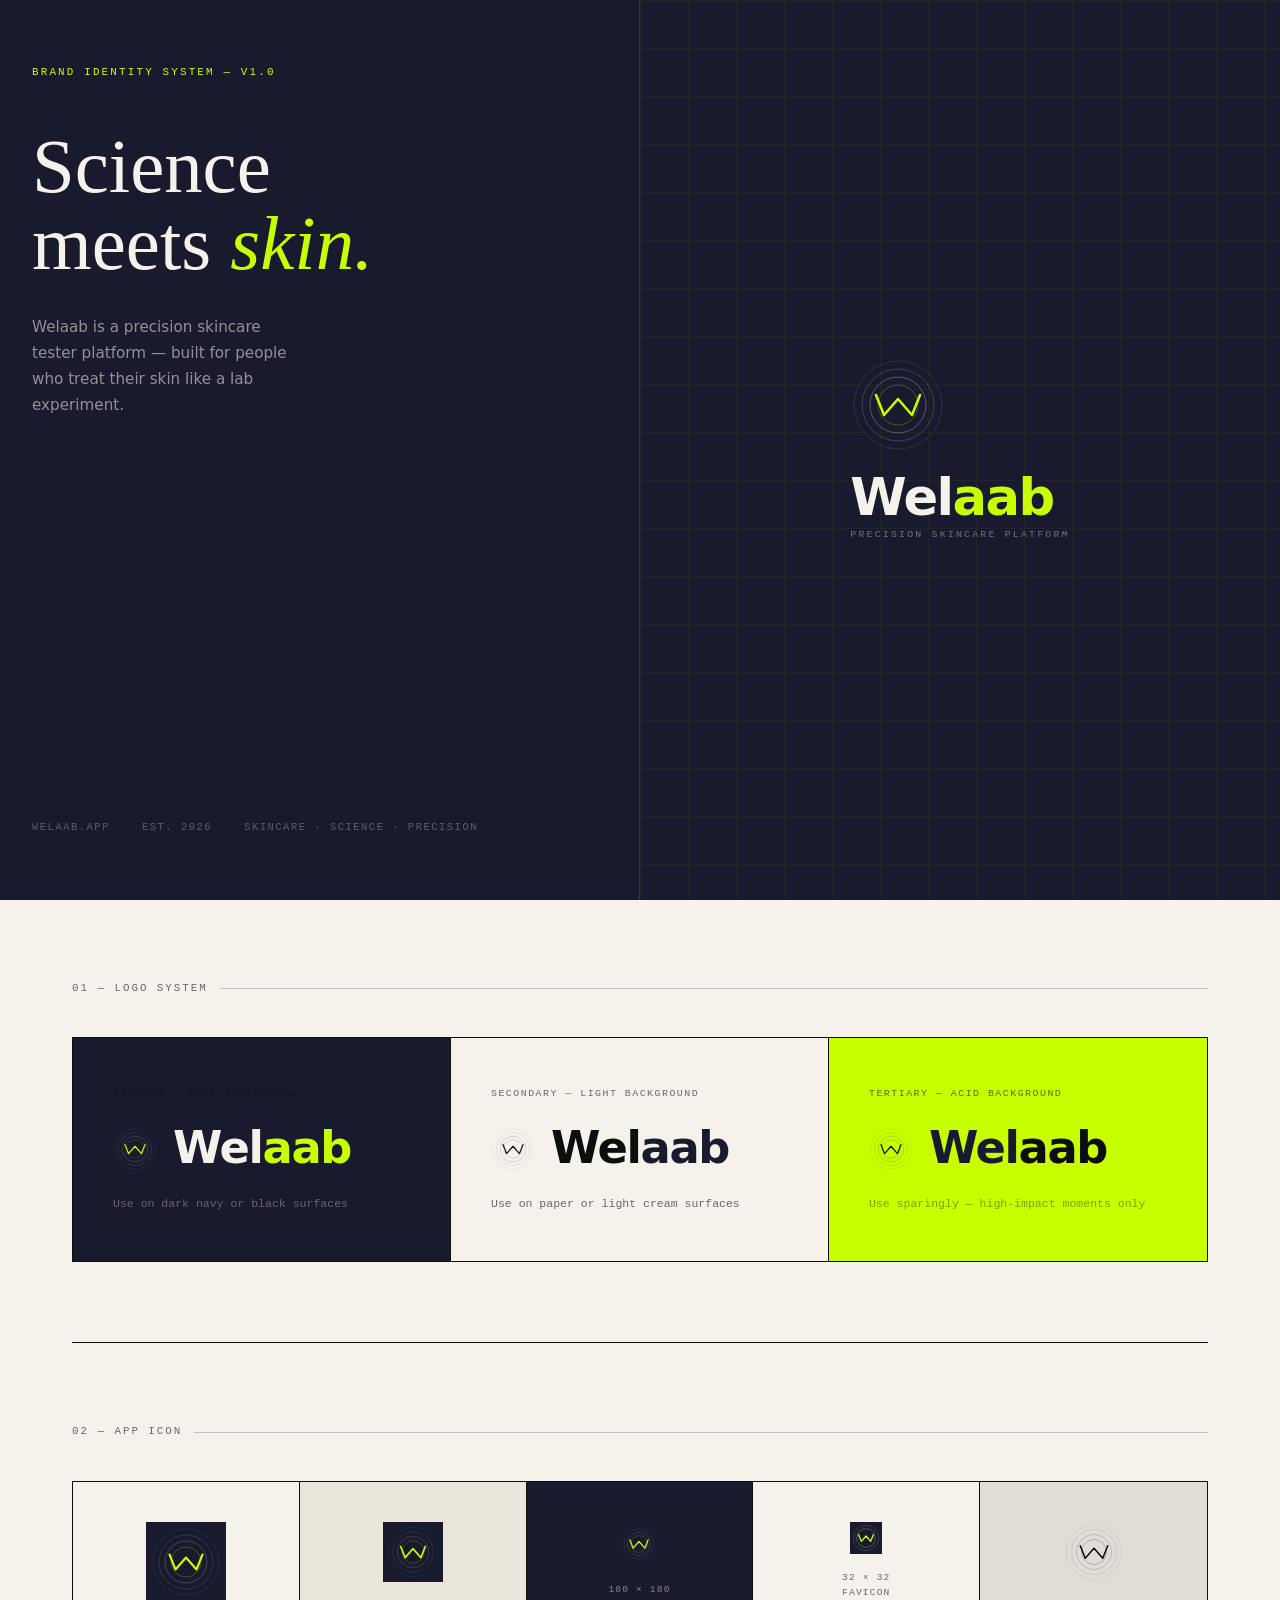
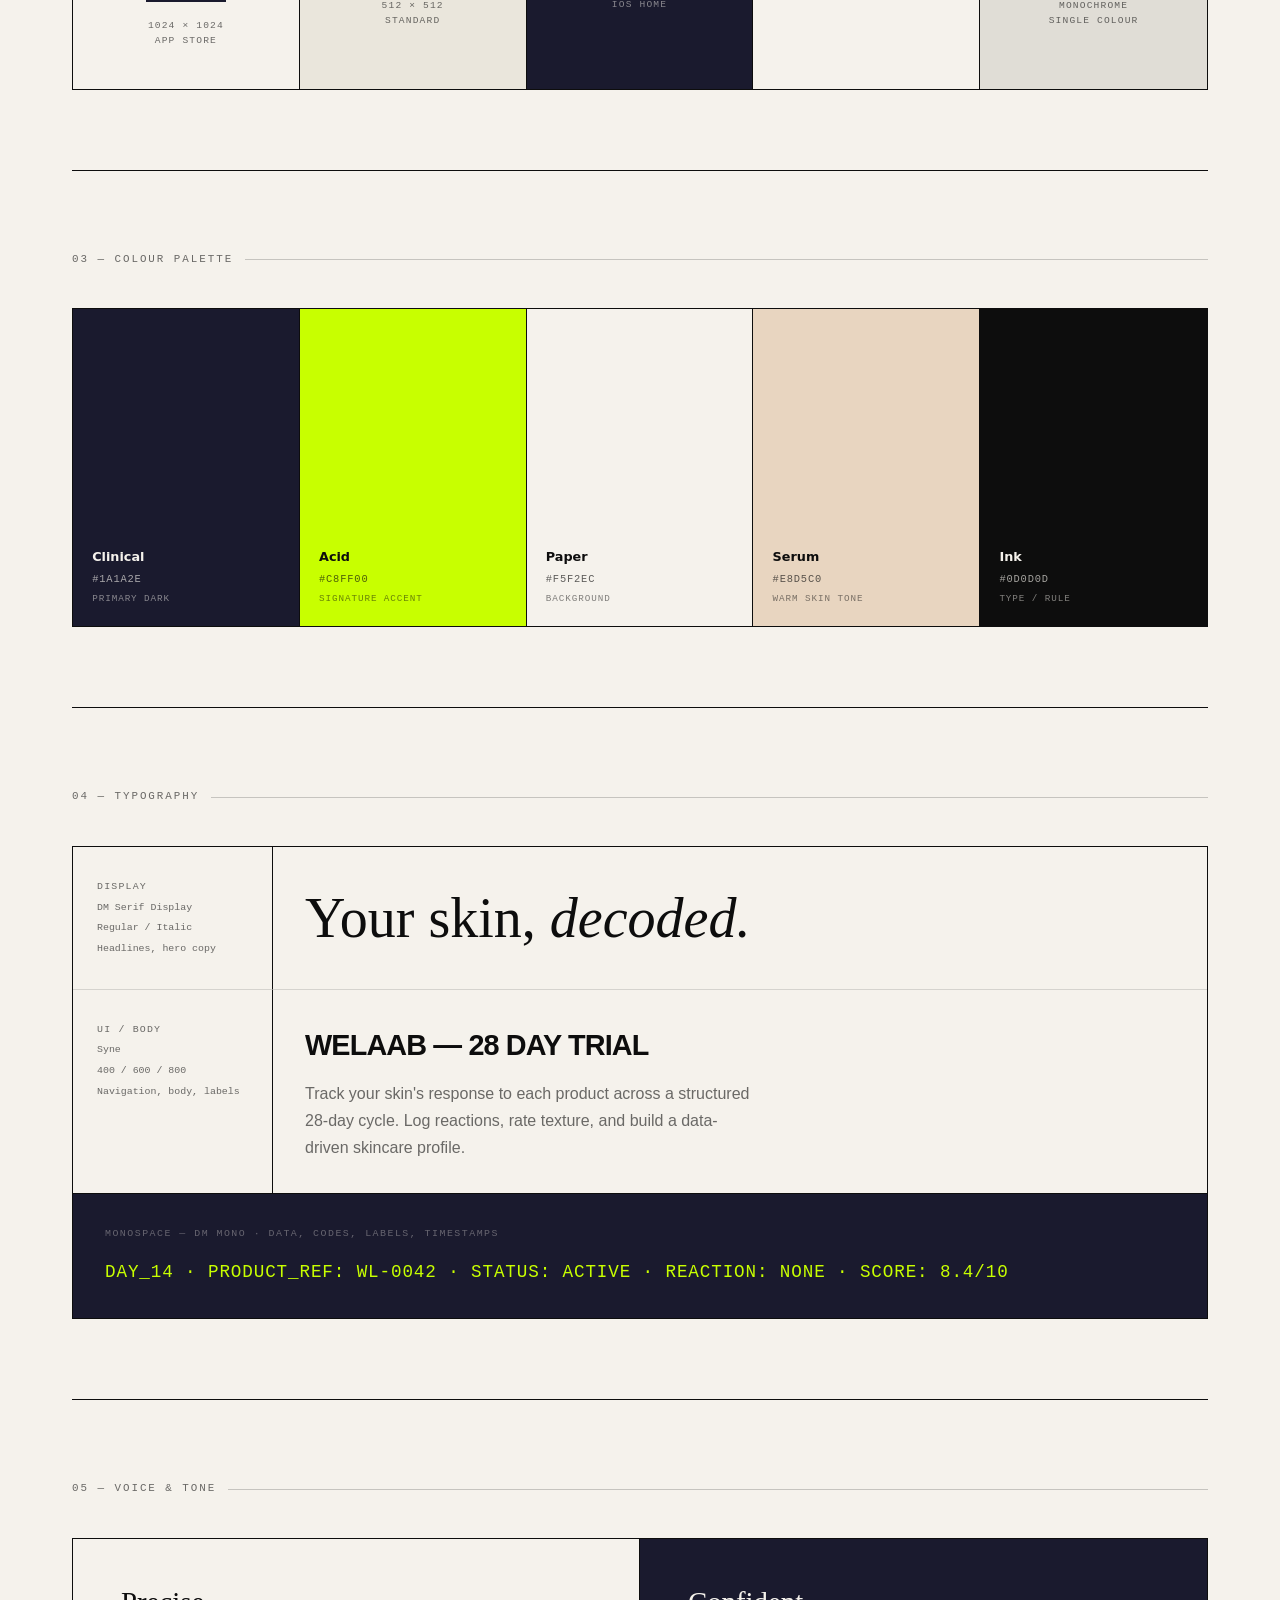
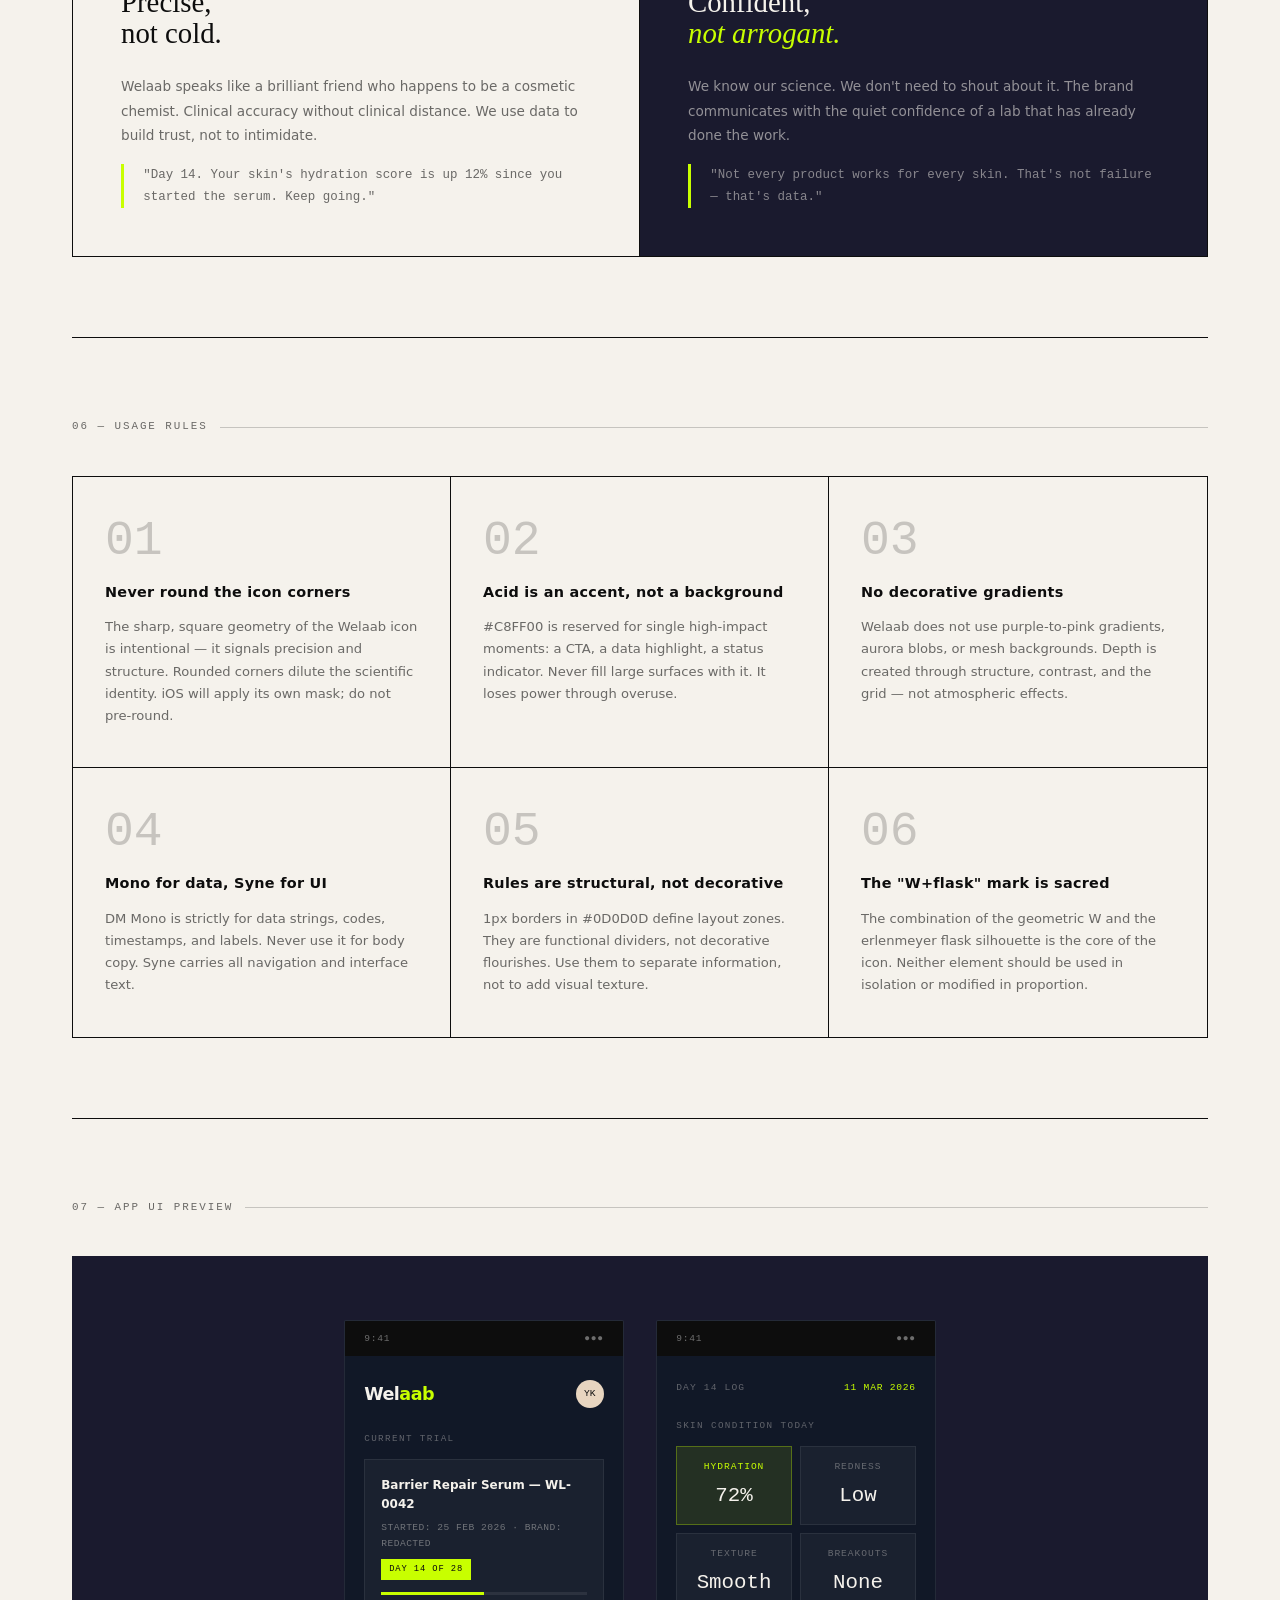
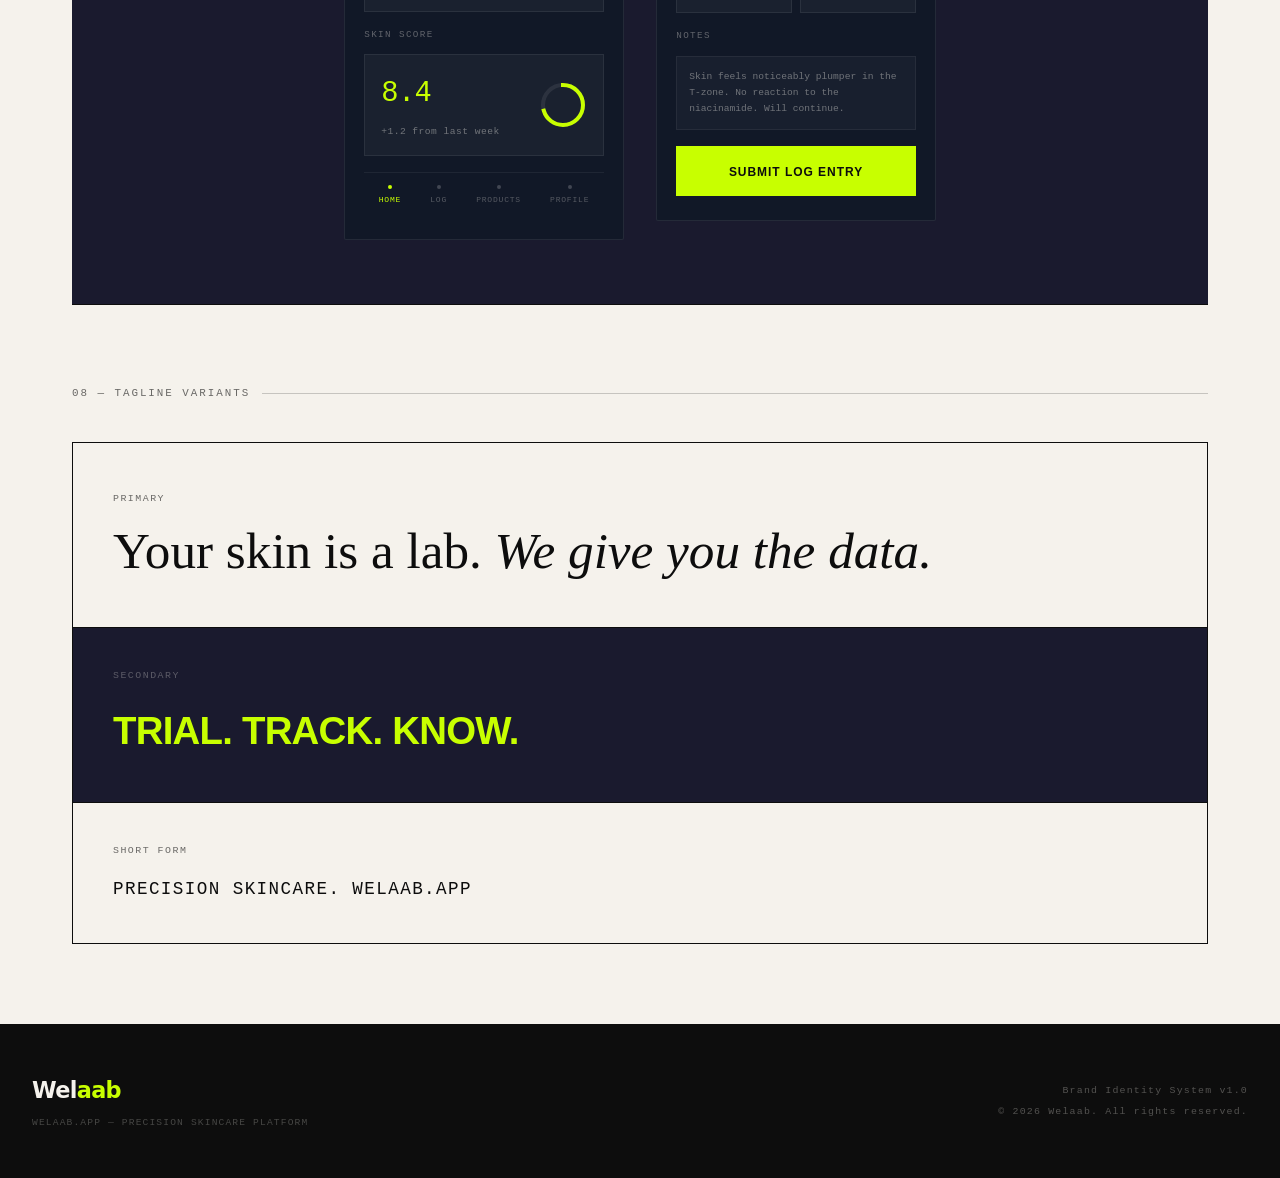
==== work/welaab/index.html @ 6d337544 "Work: add Welaab (client brand identity system) to the grid with its own live spec page The card fol" ====
<!DOCTYPE html>
<html lang="en">
<head>
  <meta charset="UTF-8" />
  <meta name="viewport" content="width=device-width, initial-scale=1.0" />
  <title>Welaab — Brand Identity</title>
<link rel="stylesheet" href="fonts/fonts.css">
  <style>
    /* ─────────────────────────────────────────────
       WELAAB BRAND SYSTEM
       Design Movement: Bauhaus-Scientific Brutalism
       Anti-pattern: No rounded corners everywhere,
         no SF Pro / Inter, no blue CTA buttons,
         no card shadows, no gradient hero blobs.
       Philosophy: The lab bench — raw, precise,
         structured. Beauty through function.
    ───────────────────────────────────────────── */

    :root {
      --ink:        #0D0D0D;
      --ink-60:     #0D0D0D99;
      --ink-20:     #0D0D0D33;
      --paper:      #F5F2EC;
      --paper-dark: #EAE6DC;
      --acid:       #C8FF00;       /* signature accent — lab-green */
      --acid-dim:   #A8D900;
      --serum:      #E8D5C0;       /* warm skin tone */
      --serum-dark: #C4A882;
      --clinical:   #1A1A2E;       /* deep navy — scientific depth */
      --rule:       1px solid #0D0D0D;
      --rule-light: 1px solid #0D0D0D22;

      --font-display: 'DM Serif Display', Georgia, serif;
      --font-ui:      'Syne', system-ui, sans-serif;
      --font-mono:    'DM Mono', 'Courier New', monospace;
    }

    *, *::before, *::after { box-sizing: border-box; margin: 0; padding: 0; }

    html { font-size: 16px; scroll-behavior: smooth; }

    body {
      background: var(--paper);
      color: var(--ink);
      font-family: var(--font-ui);
      font-size: 1rem;
      line-height: 1.6;
      -webkit-font-smoothing: antialiased;
    }

    /* ── Layout ── */
    .page { max-width: 1200px; margin: 0 auto; padding: 0 2rem; }

    section {
      padding: 5rem 0;
      border-top: var(--rule);
    }

    section:first-of-type { border-top: none; }

    .label {
      font-family: var(--font-mono);
      font-size: 0.68rem;
      font-weight: 400;
      letter-spacing: 0.18em;
      text-transform: uppercase;
      color: var(--ink-60);
      margin-bottom: 2.5rem;
      display: flex;
      align-items: center;
      gap: 0.75rem;
    }

    .label::after {
      content: '';
      flex: 1;
      height: 1px;
      background: var(--ink-20);
    }

    h1, h2, h3 {
      font-family: var(--font-display);
      font-weight: 400;
      line-height: 1.1;
    }

    /* ══════════════════════════════════════════
       HERO — BRAND STATEMENT
    ══════════════════════════════════════════ */
    .hero {
      background: var(--clinical);
      color: var(--paper);
      padding: 0;
      border-top: none;
      position: relative;
      overflow: hidden;
    }

    .hero-inner {
      display: grid;
      grid-template-columns: 1fr 1fr;
      min-height: 100vh;
    }

    .hero-left {
      padding: 4rem 3rem 4rem 2rem;
      display: flex;
      flex-direction: column;
      justify-content: space-between;
      border-right: 1px solid rgba(245,242,236,0.12);
    }

    .hero-right {
      display: flex;
      align-items: center;
      justify-content: center;
      padding: 4rem 2rem;
      position: relative;
    }

    .hero-eyebrow {
      font-family: var(--font-mono);
      font-size: 0.68rem;
      letter-spacing: 0.2em;
      text-transform: uppercase;
      color: var(--acid);
      margin-bottom: 3rem;
    }

    .hero-title {
      font-family: var(--font-display);
      font-size: clamp(3.5rem, 6vw, 6.5rem);
      font-weight: 400;
      line-height: 1.0;
      color: var(--paper);
      margin-bottom: 2rem;
    }

    .hero-title em {
      font-style: italic;
      color: var(--acid);
    }

    .hero-tagline {
      font-family: var(--font-ui);
      font-size: 0.95rem;
      font-weight: 400;
      color: rgba(245,242,236,0.55);
      max-width: 28ch;
      line-height: 1.7;
    }

    .hero-meta {
      font-family: var(--font-mono);
      font-size: 0.65rem;
      letter-spacing: 0.15em;
      color: rgba(245,242,236,0.3);
      display: flex;
      gap: 2rem;
    }

    /* ── Primary Logo (Hero) ── */
    .logo-hero {
      display: flex;
      flex-direction: column;
      align-items: flex-start;
      gap: 1.2rem;
    }

    .logo-icon-large {
      width: 96px;
      height: 96px;
    }

    .logo-wordmark-large {
      font-family: var(--font-ui);
      font-size: 3.2rem;
      font-weight: 700;
      letter-spacing: -0.03em;
      color: var(--paper);
      line-height: 1;
    }

    .logo-wordmark-large span {
      color: var(--acid);
    }

    .logo-sub {
      font-family: var(--font-mono);
      font-size: 0.62rem;
      letter-spacing: 0.22em;
      text-transform: uppercase;
      color: rgba(245,242,236,0.4);
      margin-top: 0.25rem;
    }

    /* Grid lines decoration */
    .hero-grid {
      position: absolute;
      inset: 0;
      background-image:
        linear-gradient(rgba(200,255,0,0.04) 1px, transparent 1px),
        linear-gradient(90deg, rgba(200,255,0,0.04) 1px, transparent 1px);
      background-size: 48px 48px;
      pointer-events: none;
    }

    /* ══════════════════════════════════════════
       SECTION: LOGO SYSTEM
    ══════════════════════════════════════════ */
    .logo-grid {
      display: grid;
      grid-template-columns: repeat(3, 1fr);
      gap: 0;
      border: var(--rule);
    }

    .logo-cell {
      padding: 3rem 2.5rem;
      border-right: var(--rule);
      display: flex;
      flex-direction: column;
      gap: 1.5rem;
    }

    .logo-cell:last-child { border-right: none; }

    .logo-cell-label {
      font-family: var(--font-mono);
      font-size: 0.62rem;
      letter-spacing: 0.15em;
      text-transform: uppercase;
      color: var(--ink-60);
    }

    .logo-cell.dark {
      background: var(--clinical);
    }

    .logo-cell.acid {
      background: var(--acid);
    }

    /* Wordmark variants */
    .wordmark {
      font-family: var(--font-ui);
      font-weight: 700;
      letter-spacing: -0.03em;
      line-height: 1;
    }

    .wordmark.size-lg { font-size: 2.8rem; }
    .wordmark.size-md { font-size: 2rem; }

    .wordmark.on-dark { color: var(--paper); }
    .wordmark.on-dark span { color: var(--acid); }

    .wordmark.on-light { color: var(--ink); }
    .wordmark.on-light span { color: var(--clinical); }

    .wordmark.on-acid { color: var(--clinical); }
    .wordmark.on-acid span { color: var(--ink); }

    /* ══════════════════════════════════════════
       SECTION: ICON / APP ICON
    ══════════════════════════════════════════ */
    .icon-showcase {
      display: grid;
      grid-template-columns: repeat(5, 1fr);
      gap: 0;
      border: var(--rule);
    }

    .icon-cell {
      padding: 2.5rem 1.5rem;
      border-right: var(--rule);
      display: flex;
      flex-direction: column;
      align-items: center;
      gap: 1rem;
    }

    .icon-cell:last-child { border-right: none; }

    .icon-cell-label {
      font-family: var(--font-mono);
      font-size: 0.6rem;
      letter-spacing: 0.12em;
      text-transform: uppercase;
      color: var(--ink-60);
      text-align: center;
    }

    /* ══════════════════════════════════════════
       SECTION: COLOUR PALETTE
    ══════════════════════════════════════════ */
    .palette-row {
      display: grid;
      grid-template-columns: repeat(5, 1fr);
      border: var(--rule);
    }

    .swatch {
      aspect-ratio: 1 / 1.4;
      display: flex;
      flex-direction: column;
      justify-content: flex-end;
      padding: 1.2rem;
      border-right: var(--rule);
      position: relative;
    }

    .swatch:last-child { border-right: none; }

    .swatch-name {
      font-family: var(--font-ui);
      font-size: 0.8rem;
      font-weight: 600;
      margin-bottom: 0.2rem;
    }

    .swatch-hex {
      font-family: var(--font-mono);
      font-size: 0.65rem;
      letter-spacing: 0.08em;
      opacity: 0.65;
    }

    .swatch-role {
      font-family: var(--font-mono);
      font-size: 0.58rem;
      letter-spacing: 0.1em;
      text-transform: uppercase;
      opacity: 0.5;
      margin-top: 0.3rem;
    }

    /* ══════════════════════════════════════════
       SECTION: TYPOGRAPHY
    ══════════════════════════════════════════ */
    .type-specimen {
      display: grid;
      grid-template-columns: 200px 1fr;
      gap: 0;
      border: var(--rule);
      margin-bottom: 0;
    }

    .type-row {
      display: contents;
    }

    .type-meta {
      padding: 2rem 1.5rem;
      border-right: var(--rule);
      border-bottom: var(--rule-light);
      display: flex;
      flex-direction: column;
      gap: 0.3rem;
    }

    .type-meta:last-of-type { border-bottom: none; }

    .type-name {
      font-family: var(--font-mono);
      font-size: 0.62rem;
      letter-spacing: 0.12em;
      text-transform: uppercase;
      color: var(--ink-60);
    }

    .type-spec {
      font-family: var(--font-mono);
      font-size: 0.62rem;
      color: var(--ink-60);
    }

    .type-sample {
      padding: 2rem 2rem;
      border-bottom: var(--rule-light);
      display: flex;
      align-items: center;
    }

    /* ══════════════════════════════════════════
       SECTION: VOICE & TONE
    ══════════════════════════════════════════ */
    .voice-grid {
      display: grid;
      grid-template-columns: 1fr 1fr;
      gap: 0;
      border: var(--rule);
    }

    .voice-cell {
      padding: 3rem;
      border-right: var(--rule);
    }

    .voice-cell:last-child { border-right: none; }

    .voice-cell h3 {
      font-family: var(--font-display);
      font-size: 1.8rem;
      margin-bottom: 1.5rem;
    }

    .voice-example {
      font-family: var(--font-mono);
      font-size: 0.78rem;
      line-height: 1.8;
      color: var(--ink-60);
      border-left: 3px solid var(--acid);
      padding-left: 1.2rem;
      margin-top: 1rem;
    }

    /* ══════════════════════════════════════════
       SECTION: USAGE RULES
    ══════════════════════════════════════════ */
    .rules-grid {
      display: grid;
      grid-template-columns: repeat(3, 1fr);
      gap: 0;
      border: var(--rule);
    }

    .rule-cell {
      padding: 2.5rem 2rem;
      border-right: var(--rule);
    }

    .rule-cell:last-child { border-right: none; }

    .rule-num {
      font-family: var(--font-mono);
      font-size: 3rem;
      font-weight: 300;
      color: var(--ink-20);
      line-height: 1;
      margin-bottom: 1rem;
    }

    .rule-title {
      font-family: var(--font-ui);
      font-weight: 600;
      font-size: 0.9rem;
      margin-bottom: 0.75rem;
      letter-spacing: 0.02em;
    }

    .rule-desc {
      font-size: 0.82rem;
      color: var(--ink-60);
      line-height: 1.7;
    }

    /* ══════════════════════════════════════════
       SECTION: APP UI PREVIEW
    ══════════════════════════════════════════ */
    .ui-preview {
      background: var(--clinical);
      padding: 4rem 2rem;
      display: flex;
      gap: 2rem;
      align-items: flex-start;
      justify-content: center;
      flex-wrap: wrap;
    }

    .phone-frame {
      width: 280px;
      background: #111827;
      border: 1px solid rgba(255,255,255,0.08);
      border-radius: 2px;
      overflow: hidden;
      flex-shrink: 0;
    }

    .phone-status {
      background: #0D0D0D;
      padding: 0.6rem 1.2rem;
      display: flex;
      justify-content: space-between;
      align-items: center;
    }

    .phone-status span {
      font-family: var(--font-mono);
      font-size: 0.6rem;
      color: rgba(255,255,255,0.4);
      letter-spacing: 0.08em;
    }

    .phone-body { padding: 1.5rem 1.2rem; }

    .app-header {
      display: flex;
      justify-content: space-between;
      align-items: center;
      margin-bottom: 1.5rem;
    }

    .app-logo-sm {
      font-family: var(--font-ui);
      font-weight: 700;
      font-size: 1.1rem;
      letter-spacing: -0.03em;
      color: var(--paper);
    }

    .app-logo-sm span { color: var(--acid); }

    .app-avatar {
      width: 28px;
      height: 28px;
      background: var(--serum);
      border-radius: 50%;
      display: flex;
      align-items: center;
      justify-content: center;
      font-family: var(--font-mono);
      font-size: 0.6rem;
      color: var(--ink);
      font-weight: 500;
    }

    .app-section-label {
      font-family: var(--font-mono);
      font-size: 0.58rem;
      letter-spacing: 0.15em;
      text-transform: uppercase;
      color: rgba(245,242,236,0.35);
      margin-bottom: 0.75rem;
    }

    .app-card {
      background: rgba(255,255,255,0.04);
      border: 1px solid rgba(255,255,255,0.07);
      padding: 1rem;
      margin-bottom: 0.75rem;
    }

    .app-card-title {
      font-family: var(--font-ui);
      font-size: 0.75rem;
      font-weight: 600;
      color: var(--paper);
      margin-bottom: 0.4rem;
    }

    .app-card-sub {
      font-family: var(--font-mono);
      font-size: 0.6rem;
      color: rgba(245,242,236,0.4);
      letter-spacing: 0.05em;
    }

    .app-pill {
      display: inline-block;
      background: var(--acid);
      color: var(--ink);
      font-family: var(--font-mono);
      font-size: 0.55rem;
      letter-spacing: 0.1em;
      text-transform: uppercase;
      padding: 0.2rem 0.5rem;
      font-weight: 500;
      margin-top: 0.5rem;
    }

    .app-progress-bar {
      height: 3px;
      background: rgba(255,255,255,0.08);
      margin-top: 0.75rem;
      position: relative;
    }

    .app-progress-fill {
      position: absolute;
      left: 0;
      top: 0;
      height: 100%;
      background: var(--acid);
    }

    .app-nav {
      display: flex;
      justify-content: space-around;
      padding: 0.75rem 0 0.5rem;
      border-top: 1px solid rgba(255,255,255,0.06);
      margin-top: 1rem;
    }

    .app-nav-item {
      display: flex;
      flex-direction: column;
      align-items: center;
      gap: 0.3rem;
    }

    .app-nav-dot {
      width: 4px;
      height: 4px;
      background: rgba(255,255,255,0.2);
      border-radius: 50%;
    }

    .app-nav-dot.active { background: var(--acid); }

    .app-nav-label {
      font-family: var(--font-mono);
      font-size: 0.5rem;
      letter-spacing: 0.1em;
      color: rgba(245,242,236,0.3);
      text-transform: uppercase;
    }

    .app-nav-label.active { color: var(--acid); }

    /* ══════════════════════════════════════════
       FOOTER
    ══════════════════════════════════════════ */
    .brand-footer {
      background: var(--ink);
      color: var(--paper);
      padding: 3rem 2rem;
      display: flex;
      justify-content: space-between;
      align-items: center;
      border-top: var(--rule);
    }

    .footer-wordmark {
      font-family: var(--font-ui);
      font-weight: 700;
      font-size: 1.4rem;
      letter-spacing: -0.03em;
      color: var(--paper);
    }

    .footer-wordmark span { color: var(--acid); }

    .footer-meta {
      font-family: var(--font-mono);
      font-size: 0.62rem;
      letter-spacing: 0.12em;
      color: rgba(245,242,236,0.3);
      text-align: right;
    }

    /* ══════════════════════════════════════════
       SVG ICON SYSTEM
    ══════════════════════════════════════════ */

    /* Utility */
    .flex-col { display: flex; flex-direction: column; }
    .gap-sm { gap: 0.5rem; }
    .mt-2 { margin-top: 2rem; }
    .text-mono {
      font-family: var(--font-mono);
      font-size: 0.72rem;
      color: var(--ink-60);
    }

  </style>
</head>
<body>

<!-- ══════════════════════════════════════════
     HERO
══════════════════════════════════════════ -->
<section class="hero">
  <div class="hero-inner">
    <div class="hero-left">
      <div>
        <div class="hero-eyebrow">Brand Identity System — v1.0</div>
        <h1 class="hero-title">
          Science<br>
          meets <em>skin.</em>
        </h1>
        <p class="hero-tagline">
          Welaab is a precision skincare tester platform — built for people who treat their skin like a lab experiment.
        </p>
      </div>
      <div class="hero-meta">
        <span>WELAAB.APP</span>
        <span>EST. 2026</span>
        <span>SKINCARE · SCIENCE · PRECISION</span>
      </div>
    </div>

    <div class="hero-right">
      <div class="hero-grid"></div>
      <div class="logo-hero">
        <!-- Primary Icon SVG — Option 08: Concentric Rings + W -->
        <svg class="logo-icon-large" viewBox="0 0 96 96" fill="none" xmlns="http://www.w3.org/2000/svg">
          <circle cx="48" cy="48" r="44" stroke="#F5F2EC" stroke-width="0.7" opacity="0.15"/>
          <circle cx="48" cy="48" r="36" stroke="#F5F2EC" stroke-width="0.7" opacity="0.25"/>
          <circle cx="48" cy="48" r="28" stroke="#F5F2EC" stroke-width="0.7" opacity="0.4"/>
          <circle cx="48" cy="48" r="20" stroke="#C8FF00" stroke-width="0.7" opacity="0.35"/>
          <polyline points="26,38 34,58 48,42 62,58 70,38" stroke="#C8FF00" stroke-width="2.5" stroke-linecap="round" stroke-linejoin="round" fill="none"/>
        </svg>
        <div>
          <div class="logo-wordmark-large">Wel<span>aab</span></div>
          <div class="logo-sub">Precision Skincare Platform</div>
        </div>
      </div>
    </div>
  </div>
</section>

<div class="page">

<!-- ══════════════════════════════════════════
     LOGO SYSTEM
══════════════════════════════════════════ -->
<section>
  <div class="label">01 — Logo System</div>
  <div class="logo-grid">

    <!-- Dark bg -->
    <div class="logo-cell dark">
      <div class="logo-cell-label">Primary — Dark Background</div>
      <div style="display:flex;align-items:center;gap:1rem;">
        <svg width="44" height="44" viewBox="0 0 96 96" fill="none" xmlns="http://www.w3.org/2000/svg">
          <circle cx="48" cy="48" r="44" stroke="#F5F2EC" stroke-width="0.8" opacity="0.15"/>
          <circle cx="48" cy="48" r="36" stroke="#F5F2EC" stroke-width="0.8" opacity="0.25"/>
          <circle cx="48" cy="48" r="28" stroke="#F5F2EC" stroke-width="0.8" opacity="0.4"/>
          <circle cx="48" cy="48" r="20" stroke="#C8FF00" stroke-width="0.8" opacity="0.35"/>
          <polyline points="26,38 34,58 48,42 62,58 70,38" stroke="#C8FF00" stroke-width="2.5" stroke-linecap="round" stroke-linejoin="round" fill="none"/>
        </svg>
        <div class="wordmark size-lg on-dark">Wel<span>aab</span></div>
      </div>
      <div class="text-mono" style="color:rgba(245,242,236,0.35);">Use on dark navy or black surfaces</div>
    </div>

    <!-- Light bg -->
    <div class="logo-cell" style="background:var(--paper);">
      <div class="logo-cell-label">Secondary — Light Background</div>
      <div style="display:flex;align-items:center;gap:1rem;">
        <svg width="44" height="44" viewBox="0 0 96 96" fill="none" xmlns="http://www.w3.org/2000/svg">
          <circle cx="48" cy="48" r="44" stroke="#0D0D0D" stroke-width="0.8" opacity="0.12"/>
          <circle cx="48" cy="48" r="36" stroke="#0D0D0D" stroke-width="0.8" opacity="0.2"/>
          <circle cx="48" cy="48" r="28" stroke="#0D0D0D" stroke-width="0.8" opacity="0.35"/>
          <circle cx="48" cy="48" r="20" stroke="#1A1A2E" stroke-width="0.8" opacity="0.4"/>
          <polyline points="26,38 34,58 48,42 62,58 70,38" stroke="#0D0D0D" stroke-width="2.5" stroke-linecap="round" stroke-linejoin="round" fill="none"/>
        </svg>
        <div class="wordmark size-lg on-light">Wel<span>aab</span></div>
      </div>
      <div class="text-mono">Use on paper or light cream surfaces</div>
    </div>

    <!-- Acid bg -->
    <div class="logo-cell acid">
      <div class="logo-cell-label" style="color:#0D0D0D99;">Tertiary — Acid Background</div>
      <div style="display:flex;align-items:center;gap:1rem;">
        <svg width="44" height="44" viewBox="0 0 96 96" fill="none" xmlns="http://www.w3.org/2000/svg">
          <circle cx="48" cy="48" r="44" stroke="#0D0D0D" stroke-width="0.8" opacity="0.18"/>
          <circle cx="48" cy="48" r="36" stroke="#0D0D0D" stroke-width="0.8" opacity="0.28"/>
          <circle cx="48" cy="48" r="28" stroke="#0D0D0D" stroke-width="0.8" opacity="0.45"/>
          <circle cx="48" cy="48" r="20" stroke="#0D0D0D" stroke-width="0.8" opacity="0.55"/>
          <polyline points="26,38 34,58 48,42 62,58 70,38" stroke="#0D0D0D" stroke-width="2.5" stroke-linecap="round" stroke-linejoin="round" fill="none"/>
        </svg>
        <div class="wordmark size-lg on-acid">Wel<span>aab</span></div>
      </div>
      <div class="text-mono" style="color:#0D0D0D66;">Use sparingly — high-impact moments only</div>
    </div>

  </div>
</section>

<!-- ══════════════════════════════════════════
     APP ICON
══════════════════════════════════════════ -->
<section>
  <div class="label">02 — App Icon</div>
  <div class="icon-showcase">

    <!-- 1024px (App Store) -->
    <div class="icon-cell" style="background:var(--paper);">
      <svg width="80" height="80" viewBox="0 0 96 96" fill="none" xmlns="http://www.w3.org/2000/svg" style="background:#1A1A2E; padding:4px;">
        <rect x="0" y="0" width="96" height="96" fill="#1A1A2E"/>
        <circle cx="48" cy="48" r="44" stroke="#F5F2EC" stroke-width="0.7" opacity="0.12"/>
        <circle cx="48" cy="48" r="36" stroke="#F5F2EC" stroke-width="0.7" opacity="0.22"/>
        <circle cx="48" cy="48" r="28" stroke="#F5F2EC" stroke-width="0.7" opacity="0.38"/>
        <circle cx="48" cy="48" r="20" stroke="#C8FF00" stroke-width="0.8" opacity="0.4"/>
        <polyline points="26,38 34,58 48,42 62,58 70,38" stroke="#C8FF00" stroke-width="2.8" stroke-linecap="round" stroke-linejoin="round" fill="none"/>
      </svg>
      <div class="icon-cell-label">1024 × 1024<br>App Store</div>
    </div>

    <!-- 512px -->
    <div class="icon-cell" style="background:var(--paper-dark);">
      <svg width="60" height="60" viewBox="0 0 96 96" fill="none" xmlns="http://www.w3.org/2000/svg" style="background:#1A1A2E; padding:3px;">
        <rect x="0" y="0" width="96" height="96" fill="#1A1A2E"/>
        <circle cx="48" cy="48" r="44" stroke="#F5F2EC" stroke-width="0.7" opacity="0.12"/>
        <circle cx="48" cy="48" r="36" stroke="#F5F2EC" stroke-width="0.7" opacity="0.22"/>
        <circle cx="48" cy="48" r="28" stroke="#F5F2EC" stroke-width="0.7" opacity="0.38"/>
        <circle cx="48" cy="48" r="20" stroke="#C8FF00" stroke-width="0.8" opacity="0.4"/>
        <polyline points="26,38 34,58 48,42 62,58 70,38" stroke="#C8FF00" stroke-width="2.8" stroke-linecap="round" stroke-linejoin="round" fill="none"/>
      </svg>
      <div class="icon-cell-label">512 × 512<br>Standard</div>
    </div>

    <!-- 180px (iOS home) -->
    <div class="icon-cell" style="background:var(--clinical);">
      <svg width="44" height="44" viewBox="0 0 96 96" fill="none" xmlns="http://www.w3.org/2000/svg" style="background:#1A1A2E; padding:2px;">
        <rect x="0" y="0" width="96" height="96" fill="#1A1A2E"/>
        <circle cx="48" cy="48" r="44" stroke="#F5F2EC" stroke-width="0.8" opacity="0.12"/>
        <circle cx="48" cy="48" r="36" stroke="#F5F2EC" stroke-width="0.8" opacity="0.22"/>
        <circle cx="48" cy="48" r="28" stroke="#F5F2EC" stroke-width="0.8" opacity="0.38"/>
        <circle cx="48" cy="48" r="20" stroke="#C8FF00" stroke-width="1" opacity="0.4"/>
        <polyline points="26,38 34,58 48,42 62,58 70,38" stroke="#C8FF00" stroke-width="3" stroke-linecap="round" stroke-linejoin="round" fill="none"/>
      </svg>
      <div class="icon-cell-label" style="color:rgba(245,242,236,0.5);">180 × 180<br>iOS Home</div>
    </div>

    <!-- 32px favicon -->
    <div class="icon-cell" style="background:var(--paper);">
      <svg width="32" height="32" viewBox="0 0 96 96" fill="none" xmlns="http://www.w3.org/2000/svg" style="background:#1A1A2E;">
        <rect x="0" y="0" width="96" height="96" fill="#1A1A2E"/>
        <circle cx="48" cy="48" r="38" stroke="#F5F2EC" stroke-width="1.5" opacity="0.3"/>
        <circle cx="48" cy="48" r="28" stroke="#F5F2EC" stroke-width="1.5" opacity="0.5"/>
        <polyline points="26,38 34,58 48,42 62,58 70,38" stroke="#C8FF00" stroke-width="4" stroke-linecap="round" stroke-linejoin="round" fill="none"/>
      </svg>
      <div class="icon-cell-label">32 × 32<br>Favicon</div>
    </div>

    <!-- Monochrome -->
    <div class="icon-cell" style="background:#E0DDD6;">
      <svg width="60" height="60" viewBox="0 0 96 96" fill="none" xmlns="http://www.w3.org/2000/svg">
        <circle cx="48" cy="48" r="44" stroke="#0D0D0D" stroke-width="0.7" opacity="0.12"/>
        <circle cx="48" cy="48" r="36" stroke="#0D0D0D" stroke-width="0.7" opacity="0.22"/>
        <circle cx="48" cy="48" r="28" stroke="#0D0D0D" stroke-width="0.7" opacity="0.38"/>
        <circle cx="48" cy="48" r="20" stroke="#0D0D0D" stroke-width="0.7" opacity="0.5"/>
        <polyline points="26,38 34,58 48,42 62,58 70,38" stroke="#0D0D0D" stroke-width="2.5" stroke-linecap="round" stroke-linejoin="round" fill="none"/>
      </svg>
      <div class="icon-cell-label">Monochrome<br>Single Colour</div>
    </div>

  </div>
</section>

<!-- ══════════════════════════════════════════
     COLOUR PALETTE
══════════════════════════════════════════ -->
<section>
  <div class="label">03 — Colour Palette</div>
  <div class="palette-row">

    <div class="swatch" style="background:#1A1A2E; color:#F5F2EC;">
      <div class="swatch-name">Clinical</div>
      <div class="swatch-hex">#1A1A2E</div>
      <div class="swatch-role">Primary Dark</div>
    </div>

    <div class="swatch" style="background:#C8FF00; color:#0D0D0D;">
      <div class="swatch-name">Acid</div>
      <div class="swatch-hex">#C8FF00</div>
      <div class="swatch-role">Signature Accent</div>
    </div>

    <div class="swatch" style="background:#F5F2EC; color:#0D0D0D; border-right:var(--rule);">
      <div class="swatch-name">Paper</div>
      <div class="swatch-hex">#F5F2EC</div>
      <div class="swatch-role">Background</div>
    </div>

    <div class="swatch" style="background:#E8D5C0; color:#0D0D0D;">
      <div class="swatch-name">Serum</div>
      <div class="swatch-hex">#E8D5C0</div>
      <div class="swatch-role">Warm Skin Tone</div>
    </div>

    <div class="swatch" style="background:#0D0D0D; color:#F5F2EC;">
      <div class="swatch-name">Ink</div>
      <div class="swatch-hex">#0D0D0D</div>
      <div class="swatch-role">Type / Rule</div>
    </div>

  </div>
</section>

<!-- ══════════════════════════════════════════
     TYPOGRAPHY
══════════════════════════════════════════ -->
<section>
  <div class="label">04 — Typography</div>
  <div class="type-specimen">

    <div class="type-meta">
      <div class="type-name">Display</div>
      <div class="type-spec">DM Serif Display</div>
      <div class="type-spec">Regular / Italic</div>
      <div class="type-spec">Headlines, hero copy</div>
    </div>
    <div class="type-sample">
      <span style="font-family:'DM Serif Display',serif; font-size:3.5rem; line-height:1; color:var(--ink);">
        Your skin, <em>decoded.</em>
      </span>
    </div>

    <div class="type-meta" style="border-bottom:none;">
      <div class="type-name">UI / Body</div>
      <div class="type-spec">Syne</div>
      <div class="type-spec">400 / 600 / 800</div>
      <div class="type-spec">Navigation, body, labels</div>
    </div>
    <div class="type-sample" style="border-bottom:none; flex-direction:column; align-items:flex-start; gap:0.75rem;">
      <span style="font-family:'Syne',sans-serif; font-size:1.8rem; font-weight:800; letter-spacing:-0.03em;">WELAAB — 28 DAY TRIAL</span>
      <span style="font-family:'Syne',sans-serif; font-size:1rem; font-weight:400; color:var(--ink-60); max-width:50ch; line-height:1.7;">
        Track your skin's response to each product across a structured 28-day cycle. Log reactions, rate texture, and build a data-driven skincare profile.
      </span>
    </div>

  </div>

  <div style="border:var(--rule); border-top:none; padding:2rem; background:var(--clinical);">
    <div style="font-family:'DM Mono',monospace; font-size:0.62rem; letter-spacing:0.15em; text-transform:uppercase; color:rgba(245,242,236,0.35); margin-bottom:1rem;">Monospace — DM Mono · Data, codes, labels, timestamps</div>
    <div style="font-family:'DM Mono',monospace; font-size:1.1rem; font-weight:400; color:var(--acid); letter-spacing:0.05em;">
      DAY_14 · PRODUCT_REF: WL-0042 · STATUS: ACTIVE · REACTION: NONE · SCORE: 8.4/10
    </div>
  </div>
</section>

<!-- ══════════════════════════════════════════
     VOICE & TONE
══════════════════════════════════════════ -->
<section>
  <div class="label">05 — Voice &amp; Tone</div>
  <div class="voice-grid">

    <div class="voice-cell">
      <h3>Precise,<br>not cold.</h3>
      <p style="font-size:0.85rem; color:var(--ink-60); line-height:1.8;">
        Welaab speaks like a brilliant friend who happens to be a cosmetic chemist. Clinical accuracy without clinical distance. We use data to build trust, not to intimidate.
      </p>
      <div class="voice-example">
        "Day 14. Your skin's hydration score is up 12% since you started the serum. Keep going."
      </div>
    </div>

    <div class="voice-cell" style="border-right:none; background:var(--clinical); color:var(--paper);">
      <h3 style="color:var(--paper);">Confident,<br><em style="color:var(--acid);">not arrogant.</em></h3>
      <p style="font-size:0.85rem; color:rgba(245,242,236,0.55); line-height:1.8;">
        We know our science. We don't need to shout about it. The brand communicates with the quiet confidence of a lab that has already done the work.
      </p>
      <div class="voice-example" style="border-left-color:var(--acid); color:rgba(245,242,236,0.5);">
        "Not every product works for every skin. That's not failure — that's data."
      </div>
    </div>

  </div>
</section>

<!-- ══════════════════════════════════════════
     USAGE RULES
══════════════════════════════════════════ -->
<section>
  <div class="label">06 — Usage Rules</div>
  <div class="rules-grid">

    <div class="rule-cell">
      <div class="rule-num">01</div>
      <div class="rule-title">Never round the icon corners</div>
      <div class="rule-desc">The sharp, square geometry of the Welaab icon is intentional — it signals precision and structure. Rounded corners dilute the scientific identity. iOS will apply its own mask; do not pre-round.</div>
    </div>

    <div class="rule-cell">
      <div class="rule-num">02</div>
      <div class="rule-title">Acid is an accent, not a background</div>
      <div class="rule-desc">#C8FF00 is reserved for single high-impact moments: a CTA, a data highlight, a status indicator. Never fill large surfaces with it. It loses power through overuse.</div>
    </div>

    <div class="rule-cell" style="border-right:none;">
      <div class="rule-num">03</div>
      <div class="rule-title">No decorative gradients</div>
      <div class="rule-desc">Welaab does not use purple-to-pink gradients, aurora blobs, or mesh backgrounds. Depth is created through structure, contrast, and the grid — not atmospheric effects.</div>
    </div>

    <div class="rule-cell" style="border-top:var(--rule);">
      <div class="rule-num">04</div>
      <div class="rule-title">Mono for data, Syne for UI</div>
      <div class="rule-desc">DM Mono is strictly for data strings, codes, timestamps, and labels. Never use it for body copy. Syne carries all navigation and interface text.</div>
    </div>

    <div class="rule-cell" style="border-top:var(--rule);">
      <div class="rule-num">05</div>
      <div class="rule-title">Rules are structural, not decorative</div>
      <div class="rule-desc">1px borders in #0D0D0D define layout zones. They are functional dividers, not decorative flourishes. Use them to separate information, not to add visual texture.</div>
    </div>

    <div class="rule-cell" style="border-top:var(--rule); border-right:none;">
      <div class="rule-num">06</div>
      <div class="rule-title">The "W+flask" mark is sacred</div>
      <div class="rule-desc">The combination of the geometric W and the erlenmeyer flask silhouette is the core of the icon. Neither element should be used in isolation or modified in proportion.</div>
    </div>

  </div>
</section>

<!-- ══════════════════════════════════════════
     APP UI PREVIEW
══════════════════════════════════════════ -->
<section style="padding-bottom:0;">
  <div class="label">07 — App UI Preview</div>
</section>

<div class="ui-preview">

  <!-- Phone 1: Dashboard -->
  <div class="phone-frame">
    <div class="phone-status">
      <span>9:41</span>
      <span>●●●</span>
    </div>
    <div class="phone-body">
      <div class="app-header">
        <div class="app-logo-sm">Wel<span>aab</span></div>
        <div class="app-avatar">YK</div>
      </div>

      <div class="app-section-label">Current Trial</div>
      <div class="app-card">
        <div class="app-card-title">Barrier Repair Serum — WL-0042</div>
        <div class="app-card-sub">STARTED: 25 FEB 2026 · BRAND: REDACTED</div>
        <div class="app-pill">Day 14 of 28</div>
        <div class="app-progress-bar">
          <div class="app-progress-fill" style="width:50%;"></div>
        </div>
      </div>

      <div class="app-section-label" style="margin-top:1rem;">Skin Score</div>
      <div class="app-card">
        <div style="display:flex; justify-content:space-between; align-items:center;">
          <div>
            <div class="app-card-title" style="font-size:1.8rem; color:#C8FF00; font-family:'DM Mono',monospace; font-weight:300; letter-spacing:-0.02em;">8.4</div>
            <div class="app-card-sub">+1.2 from last week</div>
          </div>
          <svg width="48" height="48" viewBox="0 0 48 48" fill="none">
            <circle cx="24" cy="24" r="20" stroke="rgba(255,255,255,0.08)" stroke-width="4"/>
            <circle cx="24" cy="24" r="20" stroke="#C8FF00" stroke-width="4" stroke-dasharray="125.6" stroke-dashoffset="37.7" stroke-linecap="square" transform="rotate(-90 24 24)"/>
          </svg>
        </div>
      </div>

      <div class="app-nav">
        <div class="app-nav-item">
          <div class="app-nav-dot active"></div>
          <div class="app-nav-label active">Home</div>
        </div>
        <div class="app-nav-item">
          <div class="app-nav-dot"></div>
          <div class="app-nav-label">Log</div>
        </div>
        <div class="app-nav-item">
          <div class="app-nav-dot"></div>
          <div class="app-nav-label">Products</div>
        </div>
        <div class="app-nav-item">
          <div class="app-nav-dot"></div>
          <div class="app-nav-label">Profile</div>
        </div>
      </div>
    </div>
  </div>

  <!-- Phone 2: Log entry -->
  <div class="phone-frame">
    <div class="phone-status">
      <span>9:41</span>
      <span>●●●</span>
    </div>
    <div class="phone-body">
      <div class="app-header">
        <div style="font-family:'DM Mono',monospace; font-size:0.6rem; letter-spacing:0.12em; color:rgba(245,242,236,0.35); text-transform:uppercase;">Day 14 Log</div>
        <div style="font-family:'DM Mono',monospace; font-size:0.6rem; color:#C8FF00; letter-spacing:0.08em;">11 MAR 2026</div>
      </div>

      <div class="app-section-label">Skin Condition Today</div>
      <div style="display:grid; grid-template-columns:1fr 1fr; gap:0.5rem; margin-bottom:1rem;">
        <div style="background:rgba(200,255,0,0.1); border:1px solid rgba(200,255,0,0.3); padding:0.75rem; text-align:center;">
          <div style="font-family:'DM Mono',monospace; font-size:0.6rem; color:#C8FF00; letter-spacing:0.1em; text-transform:uppercase;">Hydration</div>
          <div style="font-family:'DM Mono',monospace; font-size:1.3rem; color:#F5F2EC; margin-top:0.3rem;">72%</div>
        </div>
        <div style="background:rgba(255,255,255,0.04); border:1px solid rgba(255,255,255,0.07); padding:0.75rem; text-align:center;">
          <div style="font-family:'DM Mono',monospace; font-size:0.6rem; color:rgba(245,242,236,0.35); letter-spacing:0.1em; text-transform:uppercase;">Redness</div>
          <div style="font-family:'DM Mono',monospace; font-size:1.3rem; color:#F5F2EC; margin-top:0.3rem;">Low</div>
        </div>
        <div style="background:rgba(255,255,255,0.04); border:1px solid rgba(255,255,255,0.07); padding:0.75rem; text-align:center;">
          <div style="font-family:'DM Mono',monospace; font-size:0.6rem; color:rgba(245,242,236,0.35); letter-spacing:0.1em; text-transform:uppercase;">Texture</div>
          <div style="font-family:'DM Mono',monospace; font-size:1.3rem; color:#F5F2EC; margin-top:0.3rem;">Smooth</div>
        </div>
        <div style="background:rgba(255,255,255,0.04); border:1px solid rgba(255,255,255,0.07); padding:0.75rem; text-align:center;">
          <div style="font-family:'DM Mono',monospace; font-size:0.6rem; color:rgba(245,242,236,0.35); letter-spacing:0.1em; text-transform:uppercase;">Breakouts</div>
          <div style="font-family:'DM Mono',monospace; font-size:1.3rem; color:#F5F2EC; margin-top:0.3rem;">None</div>
        </div>
      </div>

      <div class="app-section-label">Notes</div>
      <div style="background:rgba(255,255,255,0.03); border:1px solid rgba(255,255,255,0.06); padding:0.75rem; font-family:'DM Mono',monospace; font-size:0.6rem; color:rgba(245,242,236,0.4); line-height:1.7;">
        Skin feels noticeably plumper in the T-zone. No reaction to the niacinamide. Will continue.
      </div>

      <div style="margin-top:1rem; background:#C8FF00; padding:0.75rem; text-align:center; cursor:pointer;">
        <span style="font-family:'Syne',sans-serif; font-size:0.75rem; font-weight:700; letter-spacing:0.08em; color:#0D0D0D; text-transform:uppercase;">Submit Log Entry</span>
      </div>
    </div>
  </div>

</div>

<!-- ══════════════════════════════════════════
     TAGLINE VARIANTS
══════════════════════════════════════════ -->
<section>
  <div class="label">08 — Tagline Variants</div>
  <div style="border:var(--rule);">
    <div style="padding:3rem 2.5rem; border-bottom:var(--rule);">
      <div style="font-family:'DM Mono',monospace; font-size:0.62rem; letter-spacing:0.15em; color:var(--ink-60); margin-bottom:1rem; text-transform:uppercase;">Primary</div>
      <div style="font-family:'DM Serif Display',serif; font-size:clamp(2rem,4vw,3.5rem); line-height:1.1; color:var(--ink);">Your skin is a lab. <em>We give you the data.</em></div>
    </div>
    <div style="padding:2.5rem; border-bottom:var(--rule); background:var(--clinical);">
      <div style="font-family:'DM Mono',monospace; font-size:0.62rem; letter-spacing:0.15em; color:rgba(245,242,236,0.3); margin-bottom:1rem; text-transform:uppercase;">Secondary</div>
      <div style="font-family:'Syne',sans-serif; font-size:clamp(1.5rem,3vw,2.5rem); font-weight:700; letter-spacing:-0.02em; color:var(--acid);">TRIAL. TRACK. KNOW.</div>
    </div>
    <div style="padding:2.5rem;">
      <div style="font-family:'DM Mono',monospace; font-size:0.62rem; letter-spacing:0.15em; color:var(--ink-60); margin-bottom:1rem; text-transform:uppercase;">Short Form</div>
      <div style="font-family:'DM Mono',monospace; font-size:1.1rem; letter-spacing:0.08em; color:var(--ink);">PRECISION SKINCARE. WELAAB.APP</div>
    </div>
  </div>
</section>

</div><!-- /page -->

<!-- ══════════════════════════════════════════
     FOOTER
══════════════════════════════════════════ -->
<footer class="brand-footer">
  <div>
    <div class="footer-wordmark">Wel<span>aab</span></div>
    <div style="font-family:'DM Mono',monospace; font-size:0.6rem; letter-spacing:0.12em; color:rgba(245,242,236,0.25); margin-top:0.4rem;">WELAAB.APP — PRECISION SKINCARE PLATFORM</div>
  </div>
  <div class="footer-meta">
    <div>Brand Identity System v1.0</div>
    <div style="margin-top:0.3rem;">© 2026 Welaab. All rights reserved.</div>
  </div>
</footer>

</body>
</html>
---- work/welaab/fonts/fonts.css ----
/* Welaab brand page — fonts self-hosted (no external CDN).
   DM Serif Display, Syne and DM Mono are SIL Open Font License 1.1. */
@font-face{font-family:'DM Mono';font-style:normal;font-weight:300;font-display:swap;src:url('fonts/dm-mono-300-latin-ext.woff2') format('woff2');}
@font-face{font-family:'DM Mono';font-style:normal;font-weight:300;font-display:swap;src:url('fonts/dm-mono-300-latin.woff2') format('woff2');}
@font-face{font-family:'DM Mono';font-style:normal;font-weight:400;font-display:swap;src:url('fonts/dm-mono-400-latin-ext.woff2') format('woff2');}
@font-face{font-family:'DM Mono';font-style:normal;font-weight:400;font-display:swap;src:url('fonts/dm-mono-400-latin.woff2') format('woff2');}
@font-face{font-family:'DM Mono';font-style:normal;font-weight:500;font-display:swap;src:url('fonts/dm-mono-500-latin-ext.woff2') format('woff2');}
@font-face{font-family:'DM Mono';font-style:normal;font-weight:500;font-display:swap;src:url('fonts/dm-mono-500-latin.woff2') format('woff2');}
@font-face{font-family:'DM Serif Display';font-style:italic;font-weight:400;font-display:swap;src:url('fonts/dm-serif-display-400-italic-latin-ext.woff2') format('woff2');}
@font-face{font-family:'DM Serif Display';font-style:italic;font-weight:400;font-display:swap;src:url('fonts/dm-serif-display-400-italic-latin.woff2') format('woff2');}
@font-face{font-family:'DM Serif Display';font-style:normal;font-weight:400;font-display:swap;src:url('fonts/dm-serif-display-400-latin-ext.woff2') format('woff2');}
@font-face{font-family:'DM Serif Display';font-style:normal;font-weight:400;font-display:swap;src:url('fonts/dm-serif-display-400-latin.woff2') format('woff2');}
@font-face{font-family:'Syne';font-style:normal;font-weight:400 800;font-display:swap;src:url('fonts/syne-400-800-latin-ext.woff2') format('woff2');}
@font-face{font-family:'Syne';font-style:normal;font-weight:400 800;font-display:swap;src:url('fonts/syne-400-800-latin.woff2') format('woff2');}
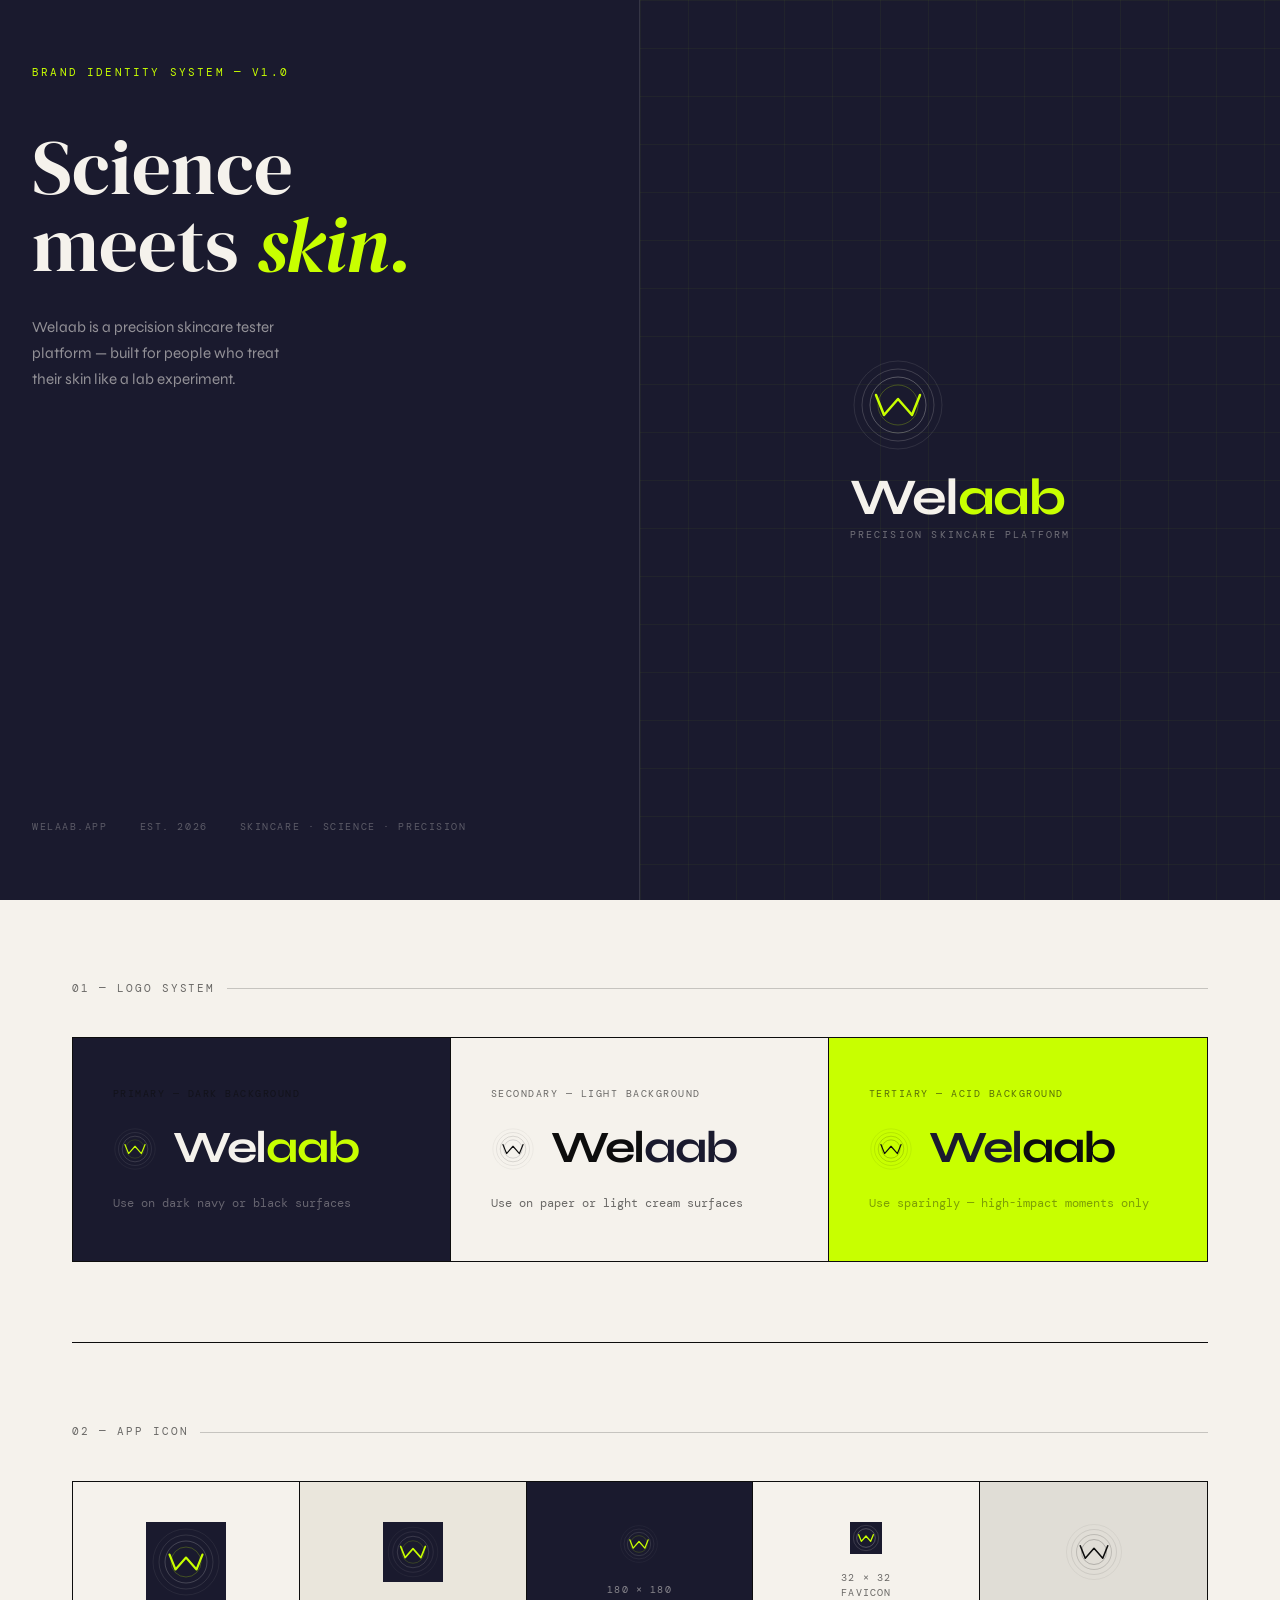
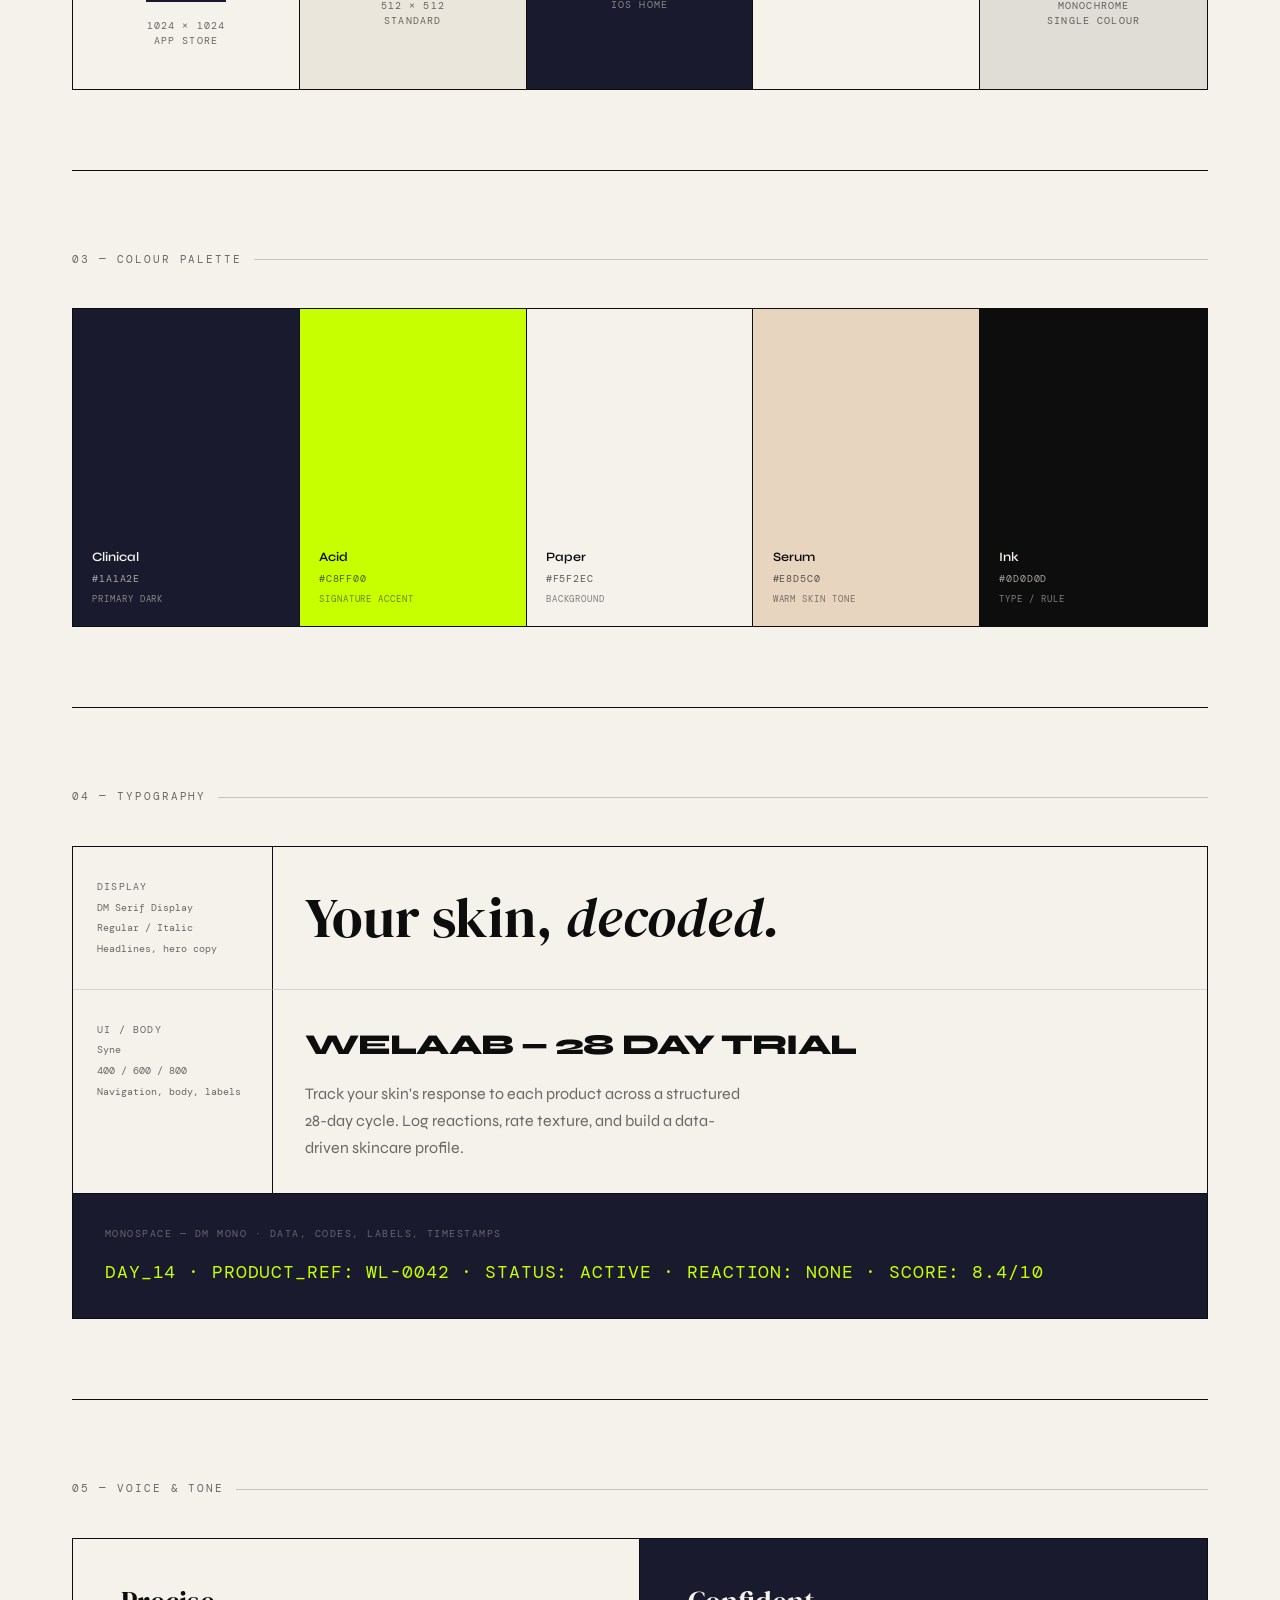
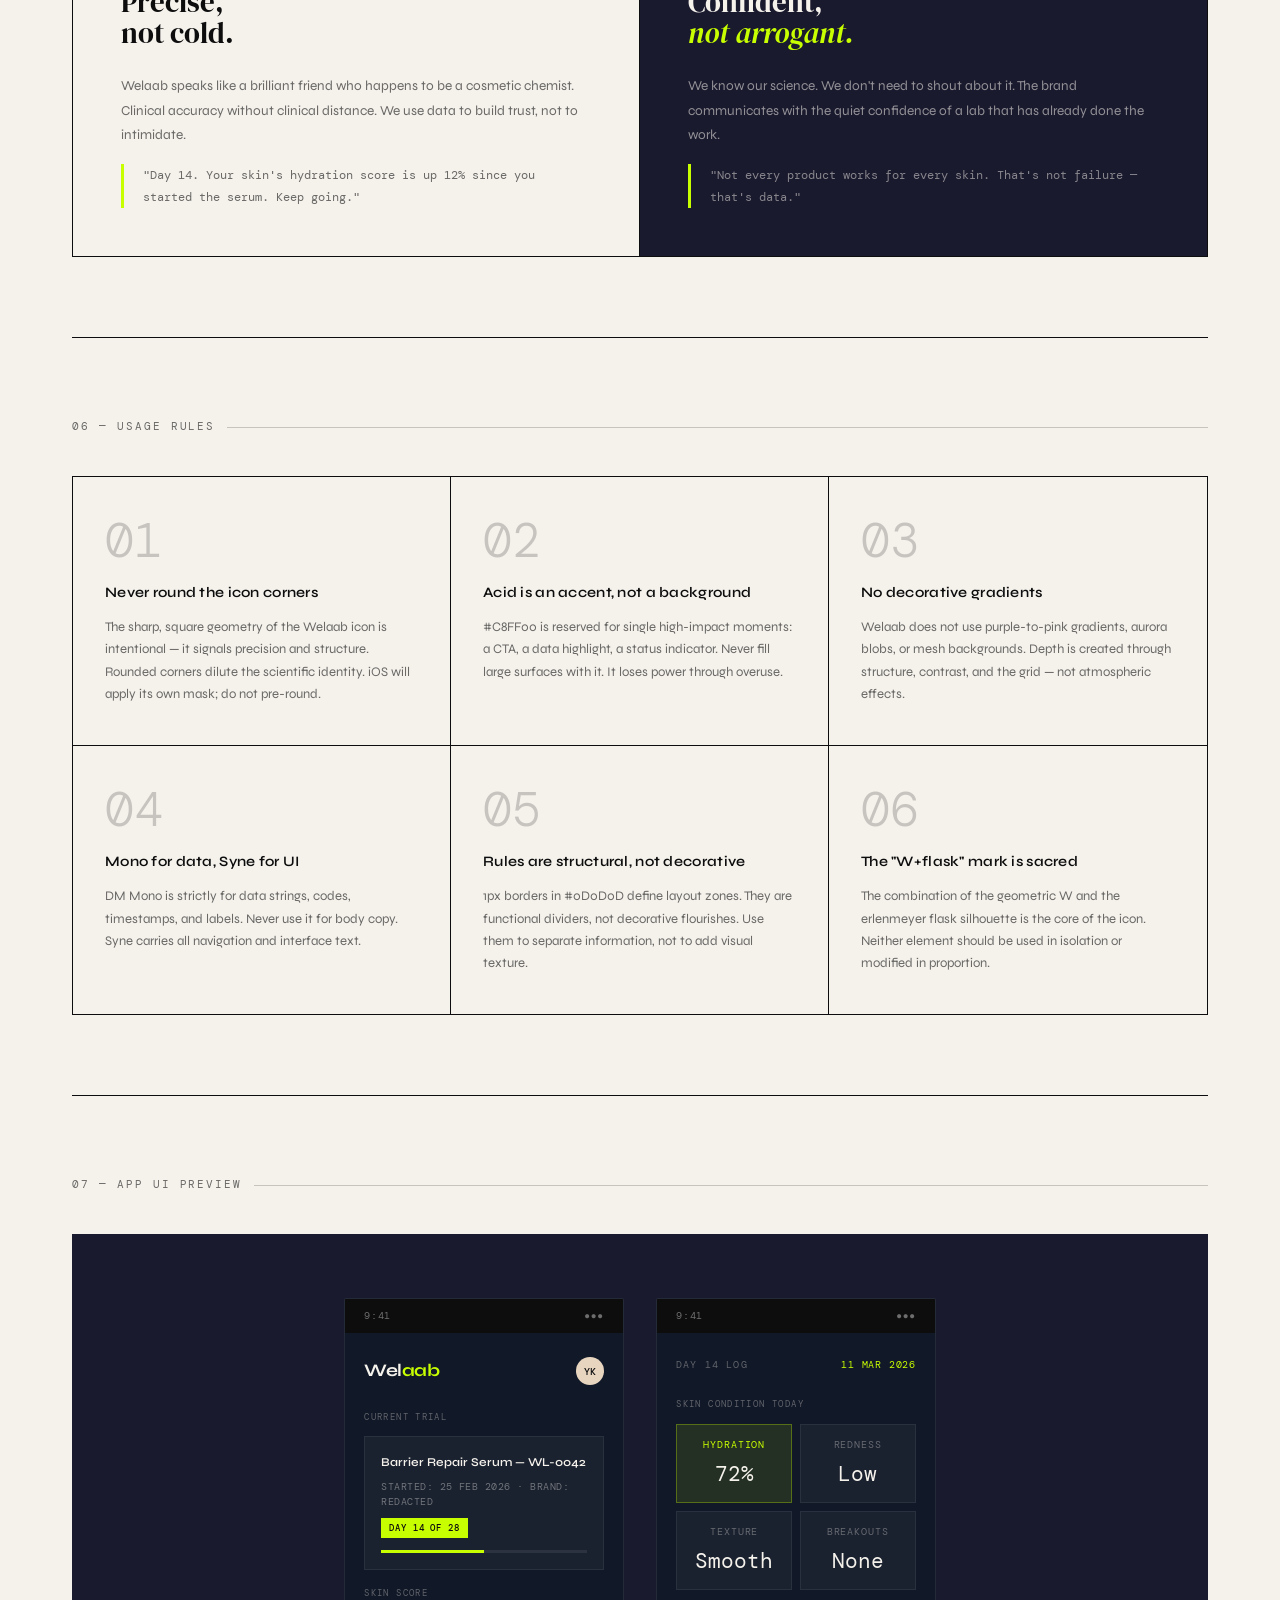
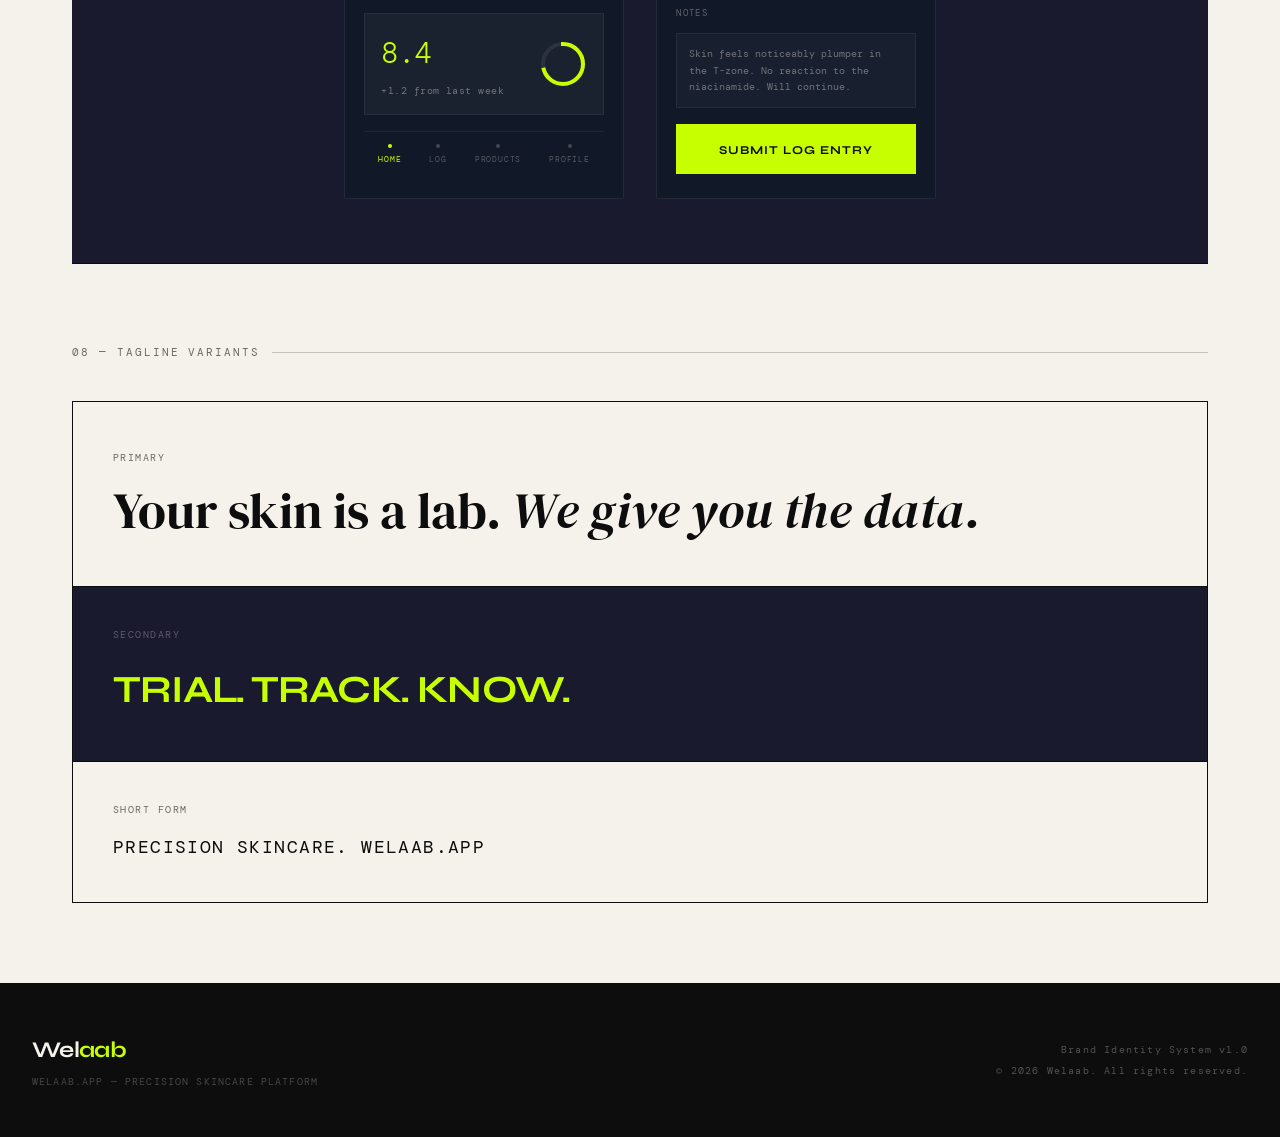
==== commit c1de950a: "Link preview: add Open Graph + Twitter card meta and a 1200x630 share image so a share on LinkedIn/W" ====
--- a/work/welaab/index.html
+++ b/work/welaab/index.html
@@ -4,7 +4,8 @@
   <meta charset="UTF-8" />
   <meta name="viewport" content="width=device-width, initial-scale=1.0" />
   <title>Welaab — Brand Identity</title>
-<link rel="stylesheet" href="fonts/fonts.css">
+  <link rel="icon" href="data:image/svg+xml,%3Csvg%20xmlns='http://www.w3.org/2000/svg'%20viewBox='0%200%2040%2040'%3E%3Crect%20width='40'%20height='40'%20fill='%230b0a10'/%3E%3Ctext%20x='11'%20y='29'%20font-size='26'%20font-family='Georgia,serif'%20fill='%23ff8fd0'%3EL%3C/text%3E%3C/svg%3E">
+  <link rel="stylesheet" href="fonts/fonts.css">
   <style>
     /* ─────────────────────────────────────────────
        WELAAB BRAND SYSTEM
--- a/work/welaab/fonts/fonts.css
+++ b/work/welaab/fonts/fonts.css
@@ -1,14 +1,14 @@
 /* Welaab brand page — fonts self-hosted (no external CDN).
    DM Serif Display, Syne and DM Mono are SIL Open Font License 1.1. */
-@font-face{font-family:'DM Mono';font-style:normal;font-weight:300;font-display:swap;src:url('fonts/dm-mono-300-latin-ext.woff2') format('woff2');}
-@font-face{font-family:'DM Mono';font-style:normal;font-weight:300;font-display:swap;src:url('fonts/dm-mono-300-latin.woff2') format('woff2');}
-@font-face{font-family:'DM Mono';font-style:normal;font-weight:400;font-display:swap;src:url('fonts/dm-mono-400-latin-ext.woff2') format('woff2');}
-@font-face{font-family:'DM Mono';font-style:normal;font-weight:400;font-display:swap;src:url('fonts/dm-mono-400-latin.woff2') format('woff2');}
-@font-face{font-family:'DM Mono';font-style:normal;font-weight:500;font-display:swap;src:url('fonts/dm-mono-500-latin-ext.woff2') format('woff2');}
-@font-face{font-family:'DM Mono';font-style:normal;font-weight:500;font-display:swap;src:url('fonts/dm-mono-500-latin.woff2') format('woff2');}
-@font-face{font-family:'DM Serif Display';font-style:italic;font-weight:400;font-display:swap;src:url('fonts/dm-serif-display-400-italic-latin-ext.woff2') format('woff2');}
-@font-face{font-family:'DM Serif Display';font-style:italic;font-weight:400;font-display:swap;src:url('fonts/dm-serif-display-400-italic-latin.woff2') format('woff2');}
-@font-face{font-family:'DM Serif Display';font-style:normal;font-weight:400;font-display:swap;src:url('fonts/dm-serif-display-400-latin-ext.woff2') format('woff2');}
-@font-face{font-family:'DM Serif Display';font-style:normal;font-weight:400;font-display:swap;src:url('fonts/dm-serif-display-400-latin.woff2') format('woff2');}
-@font-face{font-family:'Syne';font-style:normal;font-weight:400 800;font-display:swap;src:url('fonts/syne-400-800-latin-ext.woff2') format('woff2');}
-@font-face{font-family:'Syne';font-style:normal;font-weight:400 800;font-display:swap;src:url('fonts/syne-400-800-latin.woff2') format('woff2');}
+@font-face{font-family:'DM Mono';font-style:normal;font-weight:300;font-display:swap;src:url('dm-mono-300-latin-ext.woff2') format('woff2');}
+@font-face{font-family:'DM Mono';font-style:normal;font-weight:300;font-display:swap;src:url('dm-mono-300-latin.woff2') format('woff2');}
+@font-face{font-family:'DM Mono';font-style:normal;font-weight:400;font-display:swap;src:url('dm-mono-400-latin-ext.woff2') format('woff2');}
+@font-face{font-family:'DM Mono';font-style:normal;font-weight:400;font-display:swap;src:url('dm-mono-400-latin.woff2') format('woff2');}
+@font-face{font-family:'DM Mono';font-style:normal;font-weight:500;font-display:swap;src:url('dm-mono-500-latin-ext.woff2') format('woff2');}
+@font-face{font-family:'DM Mono';font-style:normal;font-weight:500;font-display:swap;src:url('dm-mono-500-latin.woff2') format('woff2');}
+@font-face{font-family:'DM Serif Display';font-style:italic;font-weight:400;font-display:swap;src:url('dm-serif-display-400-italic-latin-ext.woff2') format('woff2');}
+@font-face{font-family:'DM Serif Display';font-style:italic;font-weight:400;font-display:swap;src:url('dm-serif-display-400-italic-latin.woff2') format('woff2');}
+@font-face{font-family:'DM Serif Display';font-style:normal;font-weight:400;font-display:swap;src:url('dm-serif-display-400-latin-ext.woff2') format('woff2');}
+@font-face{font-family:'DM Serif Display';font-style:normal;font-weight:400;font-display:swap;src:url('dm-serif-display-400-latin.woff2') format('woff2');}
+@font-face{font-family:'Syne';font-style:normal;font-weight:400 800;font-display:swap;src:url('syne-400-800-latin-ext.woff2') format('woff2');}
+@font-face{font-family:'Syne';font-style:normal;font-weight:400 800;font-display:swap;src:url('syne-400-800-latin.woff2') format('woff2');}
